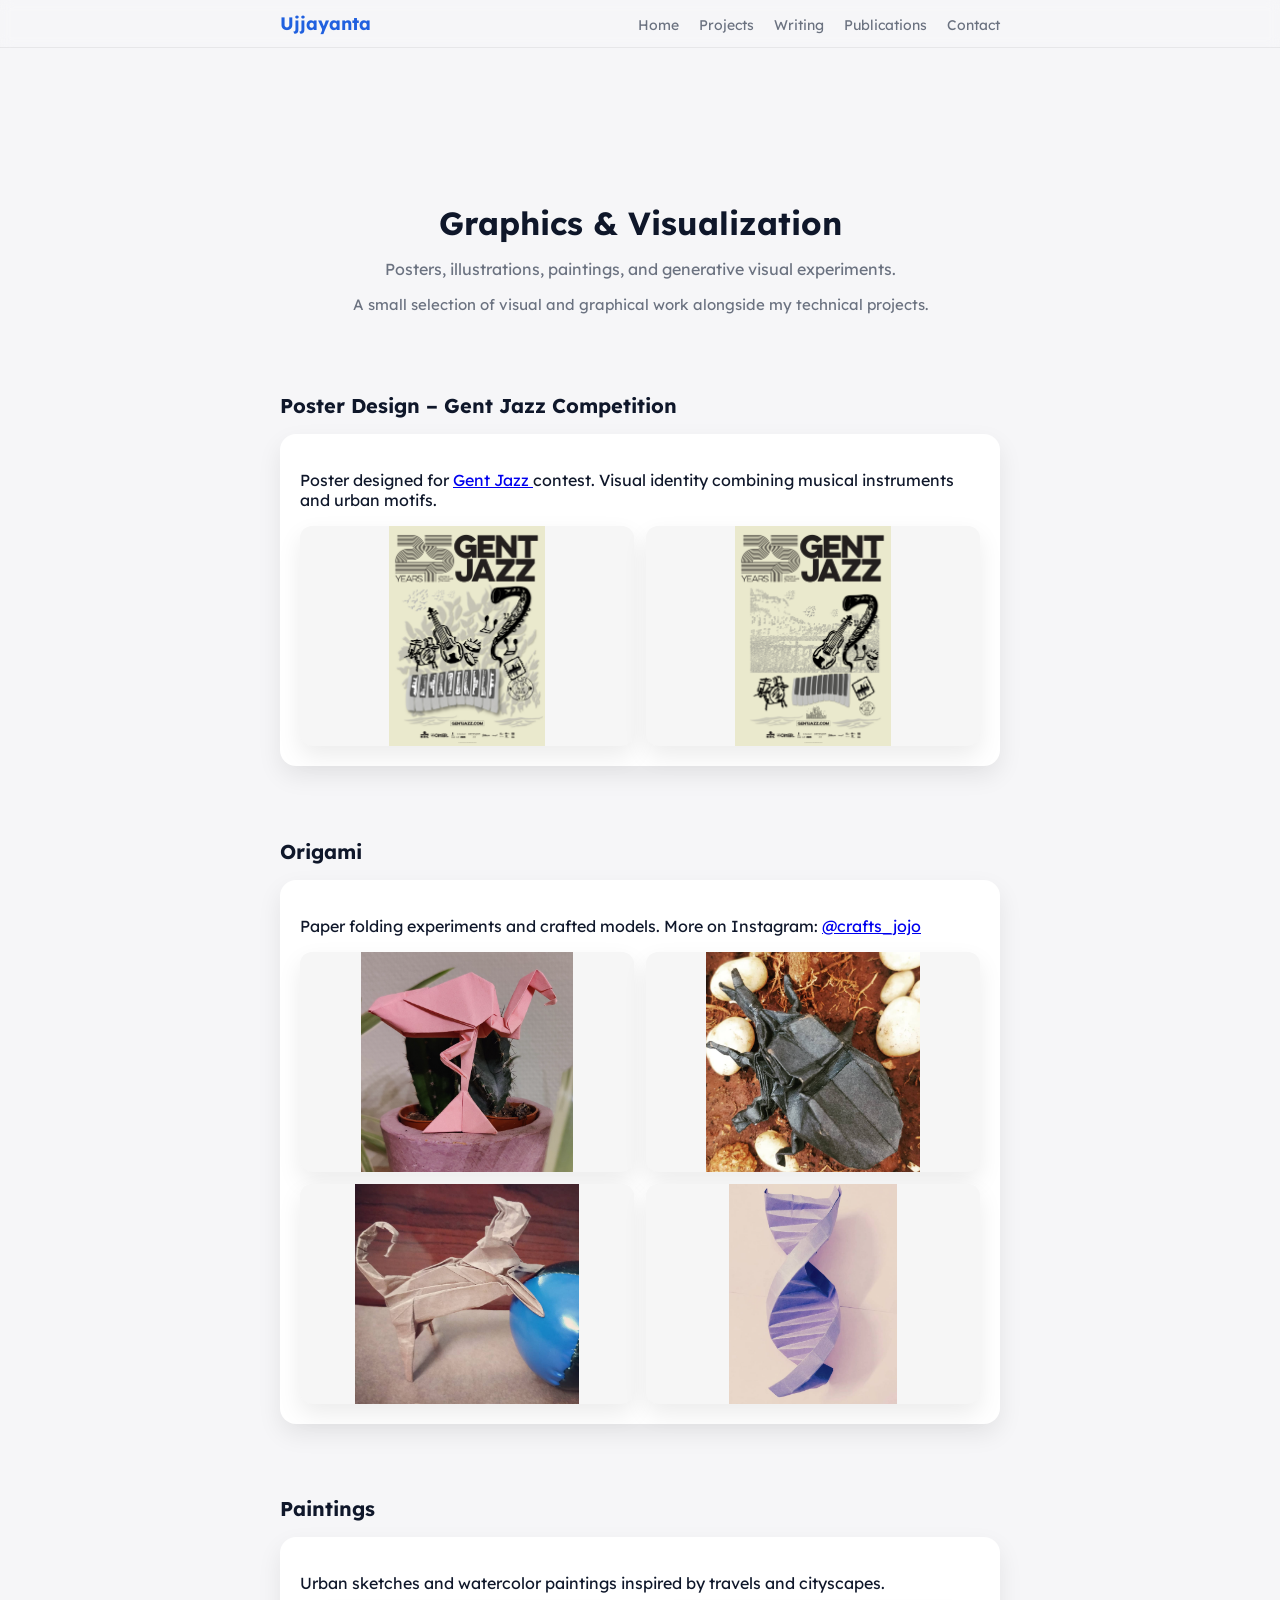
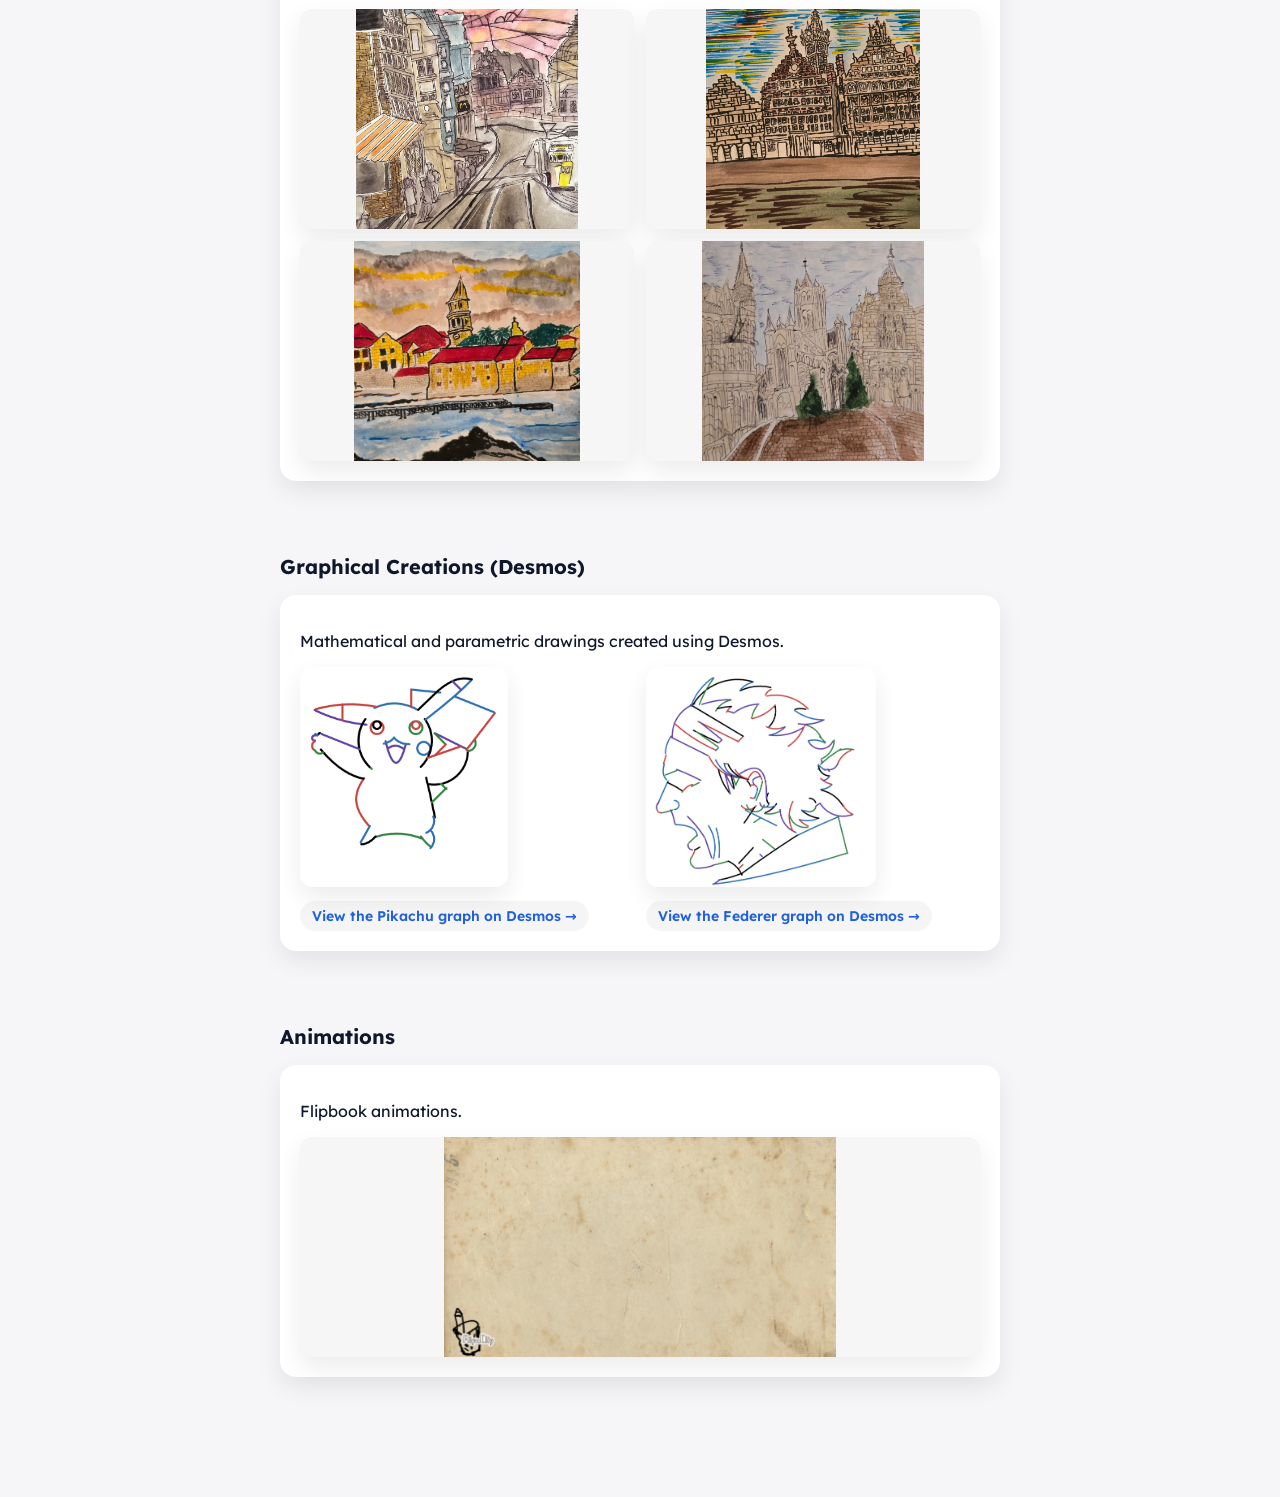
==== graphics.html @ 35a8b397 "Remove old site and deploy new portfolio" ====
<!DOCTYPE html>
<html lang="en">
  <head>
    <meta charset="UTF-8" />
    <meta name="viewport" content="width=device-width, initial-scale=1.0"/>
    <title>Graphics & Visualization – Ujjayanta Bhaumik</title>
    <link rel="stylesheet" href="theme.css" />
    <link rel="stylesheet" href="portfolio.css" />
  </head>
  <body>
    <header class="header">
      <div class="header-inner">
        <div class="brand">Ujjayanta</div>
        <nav class="nav-links">
          <a href="index.html">Home</a>
          <a href="index.html#projects">Projects</a>
          <a href="index.html#writing">Writing</a>
          <a href="publications.html">Publications</a>
          <a href="index.html#contact">Contact</a>
        </nav>
      </div>
    </header>

    <main class="page">
      <section class="hero">
        <h1>Graphics & Visualization</h1>
        <p class="hero-sub">
          Posters, illustrations, paintings, and generative visual experiments.
        </p>
        <p class="hero-desc">
          A small selection of visual and graphical work alongside my technical projects.
        </p>
      </section>

      <!-- Gent Jazz Poster -->
      <section class="section">
        <h2>Poster Design – Gent Jazz Competition</h2>
        <div class="card">
          <p>
  Poster designed for 
  <a href="https://www.gentjazz.com/en/designcontest" target="_blank" rel="noopener">
    Gent Jazz
  </a> contest. 
  Visual identity combining musical instruments and urban motifs.
</p>
          <div class="image-grid">
            <img src="graphics/assets/gent-jazz-1.jpg" alt="Gent Jazz poster design 1" />
            <img src="graphics/assets/gent-jazz-2.jpg" alt="Gent Jazz poster design 2" />
          </div>
        </div>
      </section>

      <!-- Origami -->
      <section class="section">
        <h2>Origami</h2>
        <div class="card">
          <p>
            Paper folding experiments and crafted models.
            More on Instagram:
            <a href="https://www.instagram.com/crafts_jojo" target="_blank">@crafts_jojo</a>
          </p>
          <div class="image-grid">
            <img src="graphics/assets/or1.png" alt="Origami 1" />
            <img src="graphics/assets/or2.png" alt="Origami 2" />
            <img src="graphics/assets/or3.png" alt="Origami 3" />
            <img src="graphics/assets/or4.png" alt="Origami 4" />
          </div>
        </div>
      </section>

      <!-- Paintings -->
      <section class="section">
        <h2>Paintings</h2>
        <div class="card">
          <p>
            Urban sketches and watercolor paintings inspired by travels and cityscapes.
          </p>
          <div class="image-grid">
            <img src="graphics/assets/gent1.png" alt="Painting of Ghent 1" />
            <img src="graphics/assets/gent2.png" alt="Painting of Ghent 2" />
            <img src="graphics/assets/Montenegro.png" alt="Painting of Montenegro" />
            <img src="graphics/assets/gent3.png" alt="Painting of Ghent 3" />
          </div>
        </div>
      </section>

      <!-- Desmos -->
      <section class="section">
  <h2>Graphical Creations (Desmos)</h2>
  <div class="card">
    <p>
      Mathematical and parametric drawings created using Desmos.
    </p>

    <div class="image-grid">
      <div class="desmos-item">
        <a href="https://www.desmos.com/calculator/bb1e8174b9" target="_blank">
          <img src="graphics/assets/desmos1.png" alt="Pikachu Desmos visualization" />
        </a>
        <a class="desmos-link" href="https://www.desmos.com/calculator/bb1e8174b9" target="_blank">
          View the Pikachu graph on Desmos →
        </a>
      </div>

      <div class="desmos-item">
        <a href="https://www.desmos.com/calculator/c45a47e0fb" target="_blank">
          <img src="graphics/assets/desmos2.png" alt="Federer Desmos visualization" />
        </a>
        <a class="desmos-link" href="https://www.desmos.com/calculator/c45a47e0fb" target="_blank">
          View the Federer graph on Desmos →
        </a>
      </div>
    </div>
  </div>
</section>

      <!-- Animations -->
<section class="section">
  <h2>Animations</h2>
  <div class="card">
    <p>
      Flipbook animations.
    </p>
    <div class="image-grid">
      <img src="graphics/assets/flanders.gif" alt="Animation experiment 1" />
      <!-- Add more GIFs or MP4 thumbnails if needed -->
    </div>
  </div>
</section>

    </main>

    <!-- Lightbox -->
    <div id="lightbox" class="lightbox hidden">
      <span class="lightbox-close" id="lightboxClose">&times;</span>
      <img id="lightboxImg" src="" alt="Fullscreen preview" />
    </div>

    <!-- Lightbox Script -->
    <script>
      const lightbox = document.getElementById("lightbox");
      const lightboxImg = document.getElementById("lightboxImg");
      const lightboxClose = document.getElementById("lightboxClose");

      document.querySelectorAll(".image-grid img").forEach(img => {
        img.addEventListener("click", () => {
          lightboxImg.src = img.src;
          lightbox.classList.remove("hidden");
        });
      });

      lightboxClose.addEventListener("click", () => {
        lightbox.classList.add("hidden");
      });

      lightbox.addEventListener("click", (e) => {
        if (e.target === lightbox) {
          lightbox.classList.add("hidden");
        }
      });

      document.addEventListener("keydown", (e) => {
        if (e.key === "Escape") {
          lightbox.classList.add("hidden");
        }
      });
    </script>
  </body>
</html>
---- theme.css ----
@import url("https://fonts.googleapis.com/css2?family=Lexend:wght@300;400;500;700&display=swap");

:root {
  --primary: #2060df;
  --bg-light: #f6f6f8;
  --bg-dark: #111621;

  --card: #ffffff;
  --text-main: #0f172a;
  --text-muted: #6b7280;
  --border-soft: #e5e7eb;

  --radius-lg: 16px;
  --radius-md: 12px;
  --shadow-soft: 0 10px 25px rgba(0, 0, 0, 0.08);
}

html, body, #root {
  height: 100%;
}

body {
  margin: 0;
  font-family: "Lexend", system-ui, -apple-system, BlinkMacSystemFont,
    "Segoe UI", Roboto, sans-serif;
  background: var(--bg-light);
  color: var(--text-main);
}
---- portfolio.css ----
.page {
  min-height: 100vh;
  background: var(--bg-light);
  display: flex;
  flex-direction: column;
  align-items: center;
  padding: 64px 16px;
}

.header {
  background: white;
  border-bottom: 1px solid var(--border-soft);
  position: sticky;
  top: 0;
  z-index: 10;
}

.header-inner {
  max-width: 720px;
  margin: 0 auto;
  padding: 12px 16px;
  display: flex;
  align-items: center;
  justify-content: space-between;
}

.brand {
  font-weight: 700;
  color: var(--primary);
  font-size: 18px;
}

.nav-links a {
  margin-left: 16px;
  font-size: 14px;
  color: var(--text-muted);
  text-decoration: none;
}

.nav-links a:hover {
  color: var(--primary);
}

.hero {
  max-width: 720px;
  margin: 64px auto 48px;
  text-align: center;
}

.hero h1 {
  font-size: 32px;
  margin-bottom: 12px;
}

.hero-sub {
  font-size: 16px;
  color: var(--text-muted);
}

.hero-desc {
  margin-top: 12px;
  font-size: 15px;
  color: var(--text-muted);
}

.section {
  width: 100%;
  max-width: 720px;
  margin-bottom: 56px;
}

.section h2 {
  font-size: 20px;
  margin-bottom: 16px;
}

.project-grid {
  display: grid;
  grid-template-columns: repeat(auto-fit, minmax(220px, 1fr));
  gap: 16px;
}

.project-card {
  background: var(--card);
  border-radius: var(--radius-lg);
  padding: 20px;
  box-shadow: var(--shadow-soft);
  text-decoration: none;
  color: var(--text-main);
  transition: transform 0.15s ease, box-shadow 0.15s ease;
}

.project-card:hover {
  transform: translateY(-4px);
  box-shadow: 0 14px 28px rgba(0, 0, 0, 0.12);
}

.project-card h3 {
  margin-bottom: 6px;
  font-size: 16px;
}

.project-card p {
  font-size: 14px;
  color: var(--text-muted);
  margin-bottom: 8px;
}

.project-card span {
  font-size: 12px;
  color: var(--primary);
  font-weight: 500;
}

.card {
  background: var(--card);
  border-radius: var(--radius-lg);
  padding: 20px;
  box-shadow: var(--shadow-soft);
}

.contact-card a {
  color: var(--primary);
  text-decoration: none;
}

.contact-card a:hover {
  text-decoration: underline;
}

.writing-card {
  padding: 24px;
}

.writing-intro {
  font-size: 14px;
  color: var(--text-muted);
  margin-bottom: 12px;
}

.writing-list {
  list-style: none;
  padding: 0;
  margin: 0;
}

.writing-list li {
  margin-bottom: 10px;
  line-height: 1.6;
}

.writing-list a {
  color: var(--primary);
  text-decoration: none;
  font-weight: 500;
}

.writing-list a:hover {
  text-decoration: underline;
}

.writing-list span {
  color: var(--text-muted);
  font-size: 13px;
}

.more-link a {
  font-weight: 600;
}

.pubs-card {
  padding: 24px;
}

.pub-list {
  list-style: none;
  padding: 0;
  margin: 0;
}

.pub-list li {
  margin-bottom: 14px;
  line-height: 1.5;
}

.pub-title {
  font-weight: 600;
  color: var(--text-main);
}

.pub-meta {
  color: var(--text-muted);
  font-size: 13px;
}

.more-pubs-link {
  display: inline-block;
  margin-top: 12px;
  font-size: 14px;
  font-weight: 600;
  color: var(--primary);
  text-decoration: none;
}

.more-pubs-link:hover {
  text-decoration: underline;
}

.image-grid {
  display: grid;
  grid-template-columns: repeat(auto-fit, minmax(220px, 1fr));
  gap: 12px;
  margin-top: 12px;
}

.image-grid img {
  width: 100%;
  border-radius: var(--radius-md);
  box-shadow: var(--shadow-soft);
  object-fit: cover;
}

/* Uniform image grid */
.image-grid {
  display: grid;
  grid-template-columns: repeat(auto-fit, minmax(220px, 1fr));
  gap: 12px;
  margin-top: 12px;
}

.image-grid img {
  width: 100%;
  height: 220px;
  object-fit: contain;
  background: #f6f6f6;
}

/* Subtle hover zoom for gallery images */
.image-grid img {
  transition: transform 0.2s ease, box-shadow 0.2s ease;
  cursor: zoom-in;
}

.image-grid img:hover {
  transform: scale(1.04);
  box-shadow: 0 12px 24px rgba(0, 0, 0, 0.18);
}

/* Lightbox (fullscreen image viewer) */
.lightbox {
  position: fixed;
  inset: 0;
  background: rgba(0, 0, 0, 0.85);
  display: flex;
  align-items: center;
  justify-content: center;
  z-index: 999;
  opacity: 1;
  transition: opacity 0.2s ease;
}

.lightbox.hidden {
  opacity: 0;
  pointer-events: none;
}

.lightbox img {
  max-width: 92%;
  max-height: 92%;
  border-radius: var(--radius-md);
  box-shadow: 0 20px 50px rgba(0, 0, 0, 0.5);
  background: #fff;
}

.lightbox-close {
  position: absolute;
  top: 16px;
  right: 20px;
  font-size: 32px;
  color: white;
  cursor: pointer;
  user-select: none;
}

.desmos-item {
  display: flex;
  flex-direction: column;
  gap: 10px;
  align-items: flex-start;
}

.desmos-link {
  font-size: 14px;
  font-weight: 600;
  color: var(--primary);
  text-decoration: none;
  padding: 6px 12px;
  border-radius: 999px;
  background: rgba(0,0,0,0.04);
  transition: all 0.2s ease;
}

.desmos-link:hover {
  background: rgba(0,0,0,0.08);
  transform: translateY(-1px);
}

/* Sticky header */
.header {
  position: sticky;
  top: 0;
  z-index: 1000;
  background: var(--bg-main);
  backdrop-filter: blur(6px);
}

/* Optional: add subtle border when scrolling */
.header {
  border-bottom: 1px solid rgba(0, 0, 0, 0.06);
}
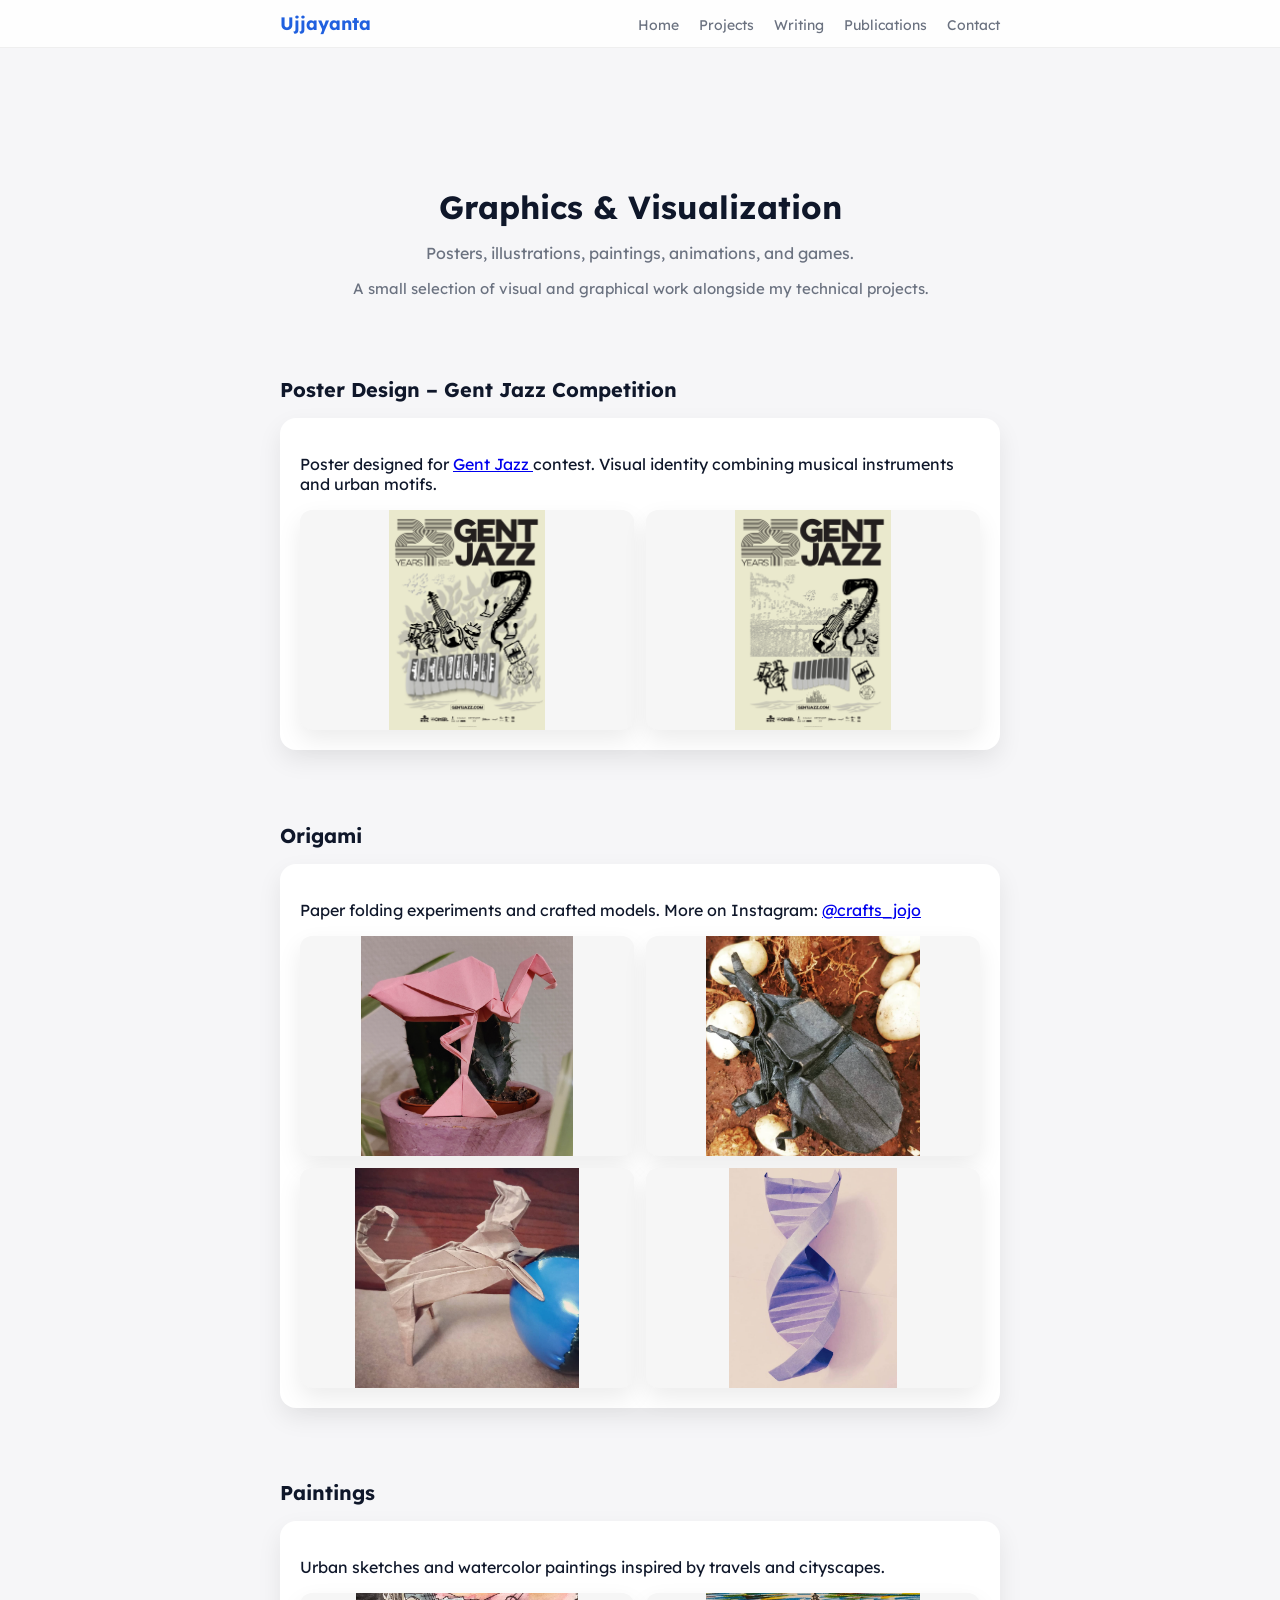
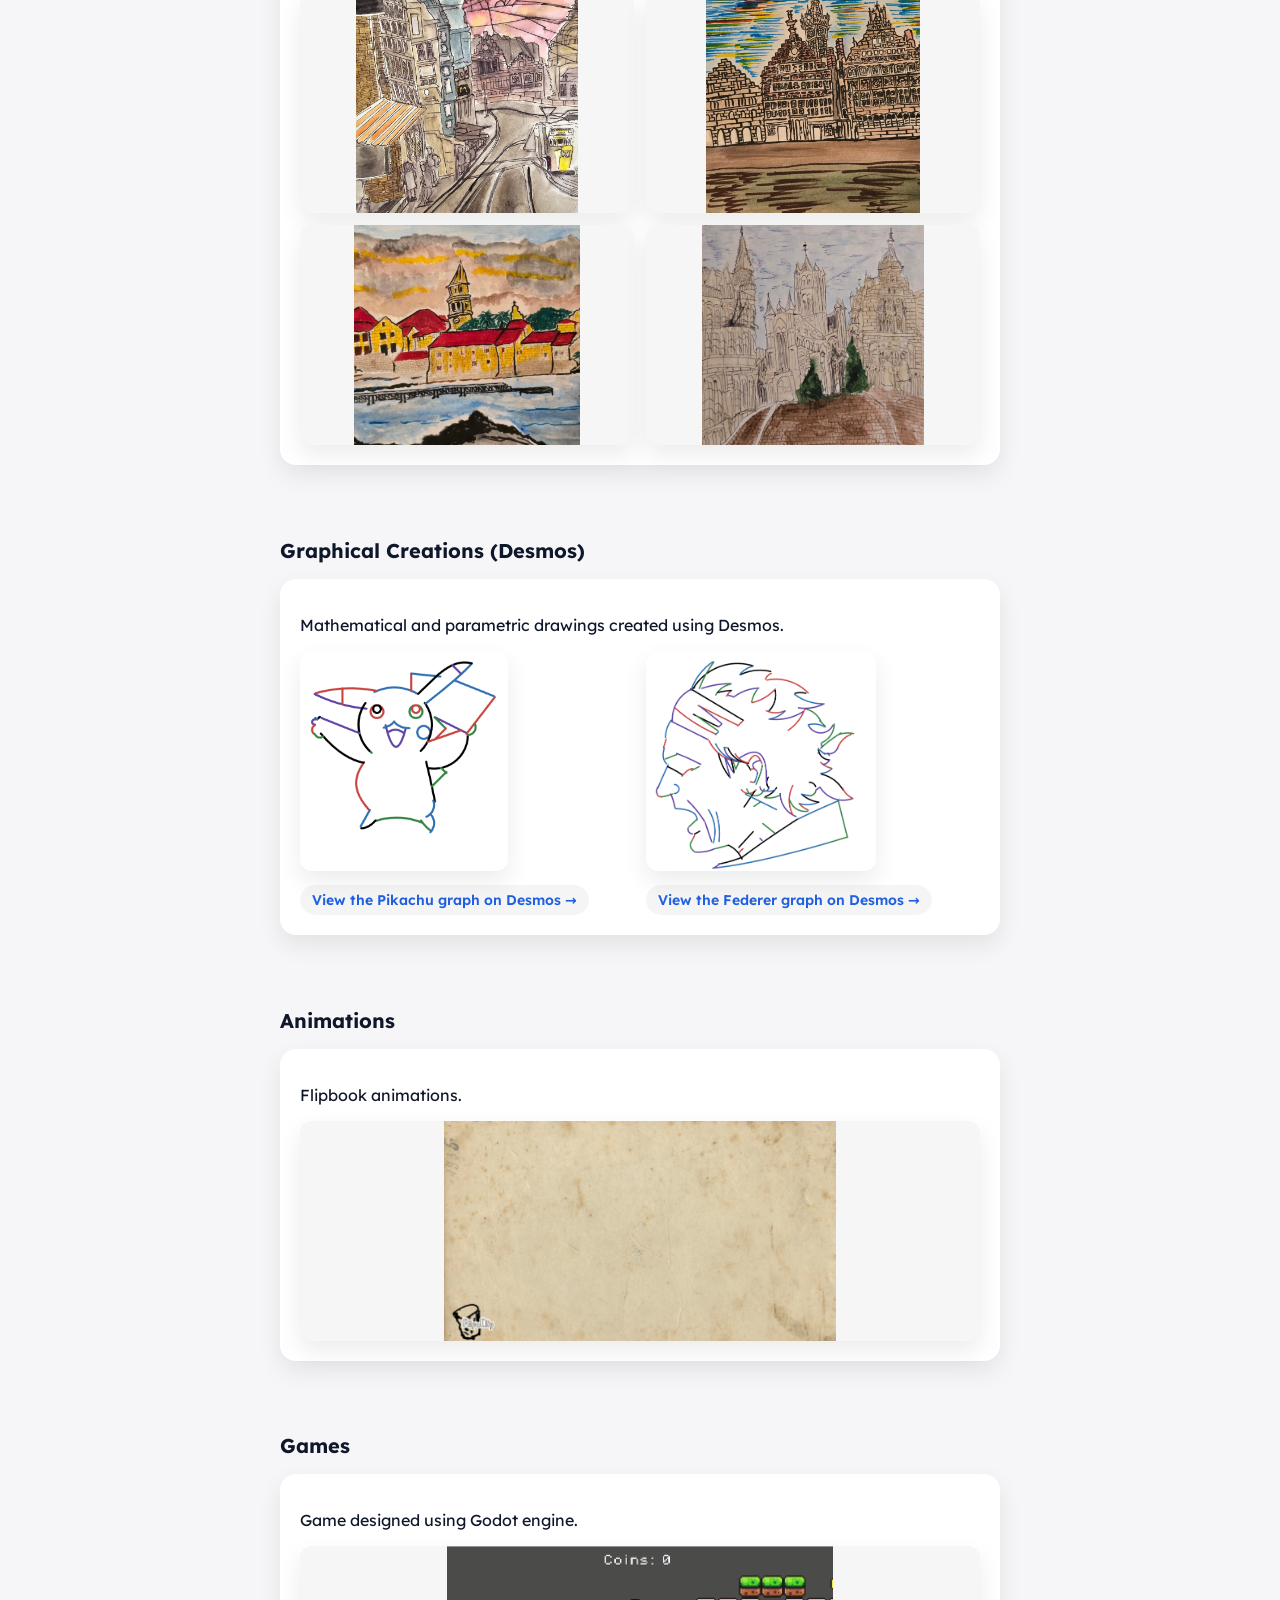
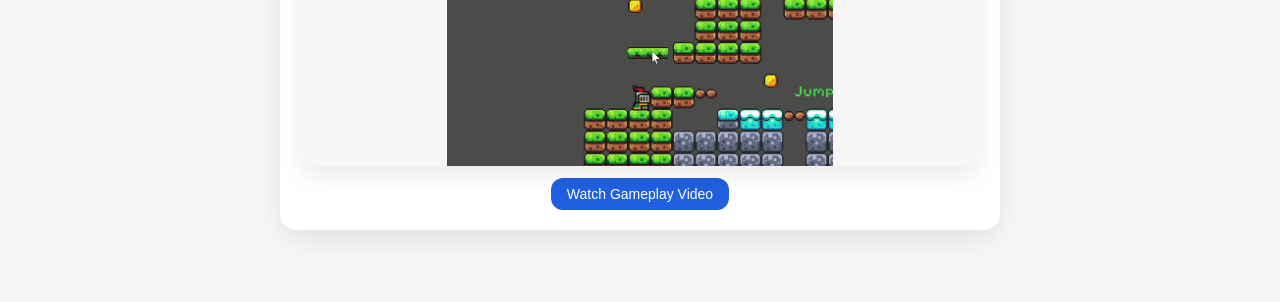
==== commit f879d16f: "Add portfolio website with graphics, projects, and publications sections" ====
--- a/graphics.html
+++ b/graphics.html
@@ -25,7 +25,7 @@
       <section class="hero">
         <h1>Graphics & Visualization</h1>
         <p class="hero-sub">
-          Posters, illustrations, paintings, and generative visual experiments.
+          Posters, illustrations, paintings, animations, and games.
         </p>
         <p class="hero-desc">
           A small selection of visual and graphical work alongside my technical projects.
@@ -128,6 +128,24 @@
   </div>
 </section>
 
+ <!-- Games -->
+ <section class="section">
+   <h2>Games</h2>
+   <div class="card">
+     <p>
+       Game designed using Godot engine.
+     </p>
+     <div class="image-grid">
+       <img id="game-preview" src="graphics/assets/gameGif.gif" alt="Game preview" />
+       <video id="game-video" controls style="display: none;">
+         <source src="graphics/assets/GameRec.mp4" type="video/mp4">
+         Your browser does not support the video tag.
+       </video>
+     </div>
+     <button id="toggle-video" class="video-toggle-btn">Watch Gameplay Video</button>
+   </div>
+ </section>
+
     </main>
 
     <!-- Lightbox -->
@@ -164,6 +182,23 @@
           lightbox.classList.add("hidden");
         }
       });
+
+      // Video toggle functionality
+      const toggleBtn = document.getElementById("toggle-video");
+      const gamePreview = document.getElementById("game-preview");
+      const gameVideo = document.getElementById("game-video");
+
+      toggleBtn.addEventListener("click", () => {
+        if (gamePreview.style.display !== "none") {
+          gamePreview.style.display = "none";
+          gameVideo.style.display = "block";
+          toggleBtn.textContent = "Show GIF Preview";
+        } else {
+          gameVideo.style.display = "none";
+          gamePreview.style.display = "block";
+          toggleBtn.textContent = "Watch Gameplay Video";
+        }
+      });
     </script>
   </body>
 </html>
--- a/theme.css
+++ b/theme.css
@@ -26,3 +26,5 @@
   background: var(--bg-light);
   color: var(--text-main);
 }
+
+
--- a/portfolio.css
+++ b/portfolio.css
@@ -1,18 +1,22 @@
+/* ===== Base layout ===== */
 .page {
   min-height: 100vh;
   background: var(--bg-light);
   display: flex;
   flex-direction: column;
   align-items: center;
-  padding: 64px 16px;
+  padding: 96px 16px 16px; /* top padding to account for fixed header */
 }
 
 .header {
-  background: white;
-  border-bottom: 1px solid var(--border-soft);
-  position: sticky;
+  position: fixed;
   top: 0;
-  z-index: 10;
+  left: 0;
+  right: 0;
+  z-index: 99999;
+  background: rgba(255, 255, 255, 0.85);  /* translucent */
+  backdrop-filter: blur(6px);
+  border-bottom: 1px solid rgba(0, 0, 0, 0.06);
 }
 
 .header-inner {
@@ -41,6 +45,7 @@
   color: var(--primary);
 }
 
+/* ===== Hero ===== */
 .hero {
   max-width: 720px;
   margin: 64px auto 48px;
@@ -63,6 +68,7 @@
   color: var(--text-muted);
 }
 
+/* ===== Sections ===== */
 .section {
   width: 100%;
   max-width: 720px;
@@ -74,6 +80,15 @@
   margin-bottom: 16px;
 }
 
+/* ===== Cards ===== */
+.card {
+  background: var(--card);
+  border-radius: var(--radius-lg);
+  padding: 20px;
+  box-shadow: var(--shadow-soft);
+}
+
+/* ===== Project grid ===== */
 .project-grid {
   display: grid;
   grid-template-columns: repeat(auto-fit, minmax(220px, 1fr));
@@ -112,22 +127,7 @@
   font-weight: 500;
 }
 
-.card {
-  background: var(--card);
-  border-radius: var(--radius-lg);
-  padding: 20px;
-  box-shadow: var(--shadow-soft);
-}
-
-.contact-card a {
-  color: var(--primary);
-  text-decoration: none;
-}
-
-.contact-card a:hover {
-  text-decoration: underline;
-}
-
+/* ===== Writing ===== */
 .writing-card {
   padding: 24px;
 }
@@ -164,10 +164,7 @@
   font-size: 13px;
 }
 
-.more-link a {
-  font-weight: 600;
-}
-
+/* ===== Publications ===== */
 .pubs-card {
   padding: 24px;
 }
@@ -193,6 +190,20 @@
   font-size: 13px;
 }
 
+/* ===== Skills ===== */
+.skills-list {
+  list-style: none;
+  padding: 0;
+  margin: 0;
+  display: grid;
+  gap: 12px;
+}
+
+.skills-list li {
+  line-height: 1.5;
+}
+
+/* ===== Links ===== */
 .more-pubs-link {
   display: inline-block;
   margin-top: 12px;
@@ -206,6 +217,16 @@
   text-decoration: underline;
 }
 
+.contact-card a {
+  color: var(--primary);
+  text-decoration: none;
+}
+
+.contact-card a:hover {
+  text-decoration: underline;
+}
+
+/* ===== Image grids ===== */
 .image-grid {
   display: grid;
   grid-template-columns: repeat(auto-fit, minmax(220px, 1fr));
@@ -215,30 +236,23 @@
 
 .image-grid img {
   width: 100%;
+  height: 220px;
+  object-fit: contain;
+  background: #f6f6f6;
   border-radius: var(--radius-md);
   box-shadow: var(--shadow-soft);
-  object-fit: cover;
-}
-
-/* Uniform image grid */
-.image-grid {
-  display: grid;
-  grid-template-columns: repeat(auto-fit, minmax(220px, 1fr));
-  gap: 12px;
-  margin-top: 12px;
-}
-
-.image-grid img {
+  transition: transform 0.2s ease, box-shadow 0.2s ease;
+  cursor: zoom-in;
+}
+
+.image-grid video {
   width: 100%;
   height: 220px;
   object-fit: contain;
   background: #f6f6f6;
-}
-
-/* Subtle hover zoom for gallery images */
-.image-grid img {
+  border-radius: var(--radius-md);
+  box-shadow: var(--shadow-soft);
   transition: transform 0.2s ease, box-shadow 0.2s ease;
-  cursor: zoom-in;
 }
 
 .image-grid img:hover {
@@ -246,7 +260,49 @@
   box-shadow: 0 12px 24px rgba(0, 0, 0, 0.18);
 }
 
-/* Lightbox (fullscreen image viewer) */
+/* ===== Video toggle button ===== */
+.video-toggle-btn {
+  display: block;
+  margin: 12px auto 0;
+  padding: 8px 16px;
+  background: var(--primary);
+  color: white;
+  border: none;
+  border-radius: var(--radius-md);
+  font-size: 14px;
+  cursor: pointer;
+  transition: background-color 0.2s ease;
+}
+
+.video-toggle-btn:hover {
+  background: var(--primary-dark, #0056b3);
+}
+
+/* ===== Desmos ===== */
+.desmos-item {
+  display: flex;
+  flex-direction: column;
+  gap: 10px;
+  align-items: flex-start;
+}
+
+.desmos-link {
+  font-size: 14px;
+  font-weight: 600;
+  color: var(--primary);
+  text-decoration: none;
+  padding: 6px 12px;
+  border-radius: 999px;
+  background: rgba(0, 0, 0, 0.04);
+  transition: all 0.2s ease;
+}
+
+.desmos-link:hover {
+  background: rgba(0, 0, 0, 0.08);
+  transform: translateY(-1px);
+}
+
+/* ===== Lightbox ===== */
 .lightbox {
   position: fixed;
   inset: 0;
@@ -254,7 +310,7 @@
   display: flex;
   align-items: center;
   justify-content: center;
-  z-index: 999;
+  z-index: 100000;
   opacity: 1;
   transition: opacity 0.2s ease;
 }
@@ -280,42 +336,4 @@
   color: white;
   cursor: pointer;
   user-select: none;
-}
-
-.desmos-item {
-  display: flex;
-  flex-direction: column;
-  gap: 10px;
-  align-items: flex-start;
-}
-
-.desmos-link {
-  font-size: 14px;
-  font-weight: 600;
-  color: var(--primary);
-  text-decoration: none;
-  padding: 6px 12px;
-  border-radius: 999px;
-  background: rgba(0,0,0,0.04);
-  transition: all 0.2s ease;
-}
-
-.desmos-link:hover {
-  background: rgba(0,0,0,0.08);
-  transform: translateY(-1px);
-}
-
-/* Sticky header */
-.header {
-  position: sticky;
-  top: 0;
-  z-index: 1000;
-  background: var(--bg-main);
-  backdrop-filter: blur(6px);
-}
-
-/* Optional: add subtle border when scrolling */
-.header {
-  border-bottom: 1px solid rgba(0, 0, 0, 0.06);
-}
-
+}
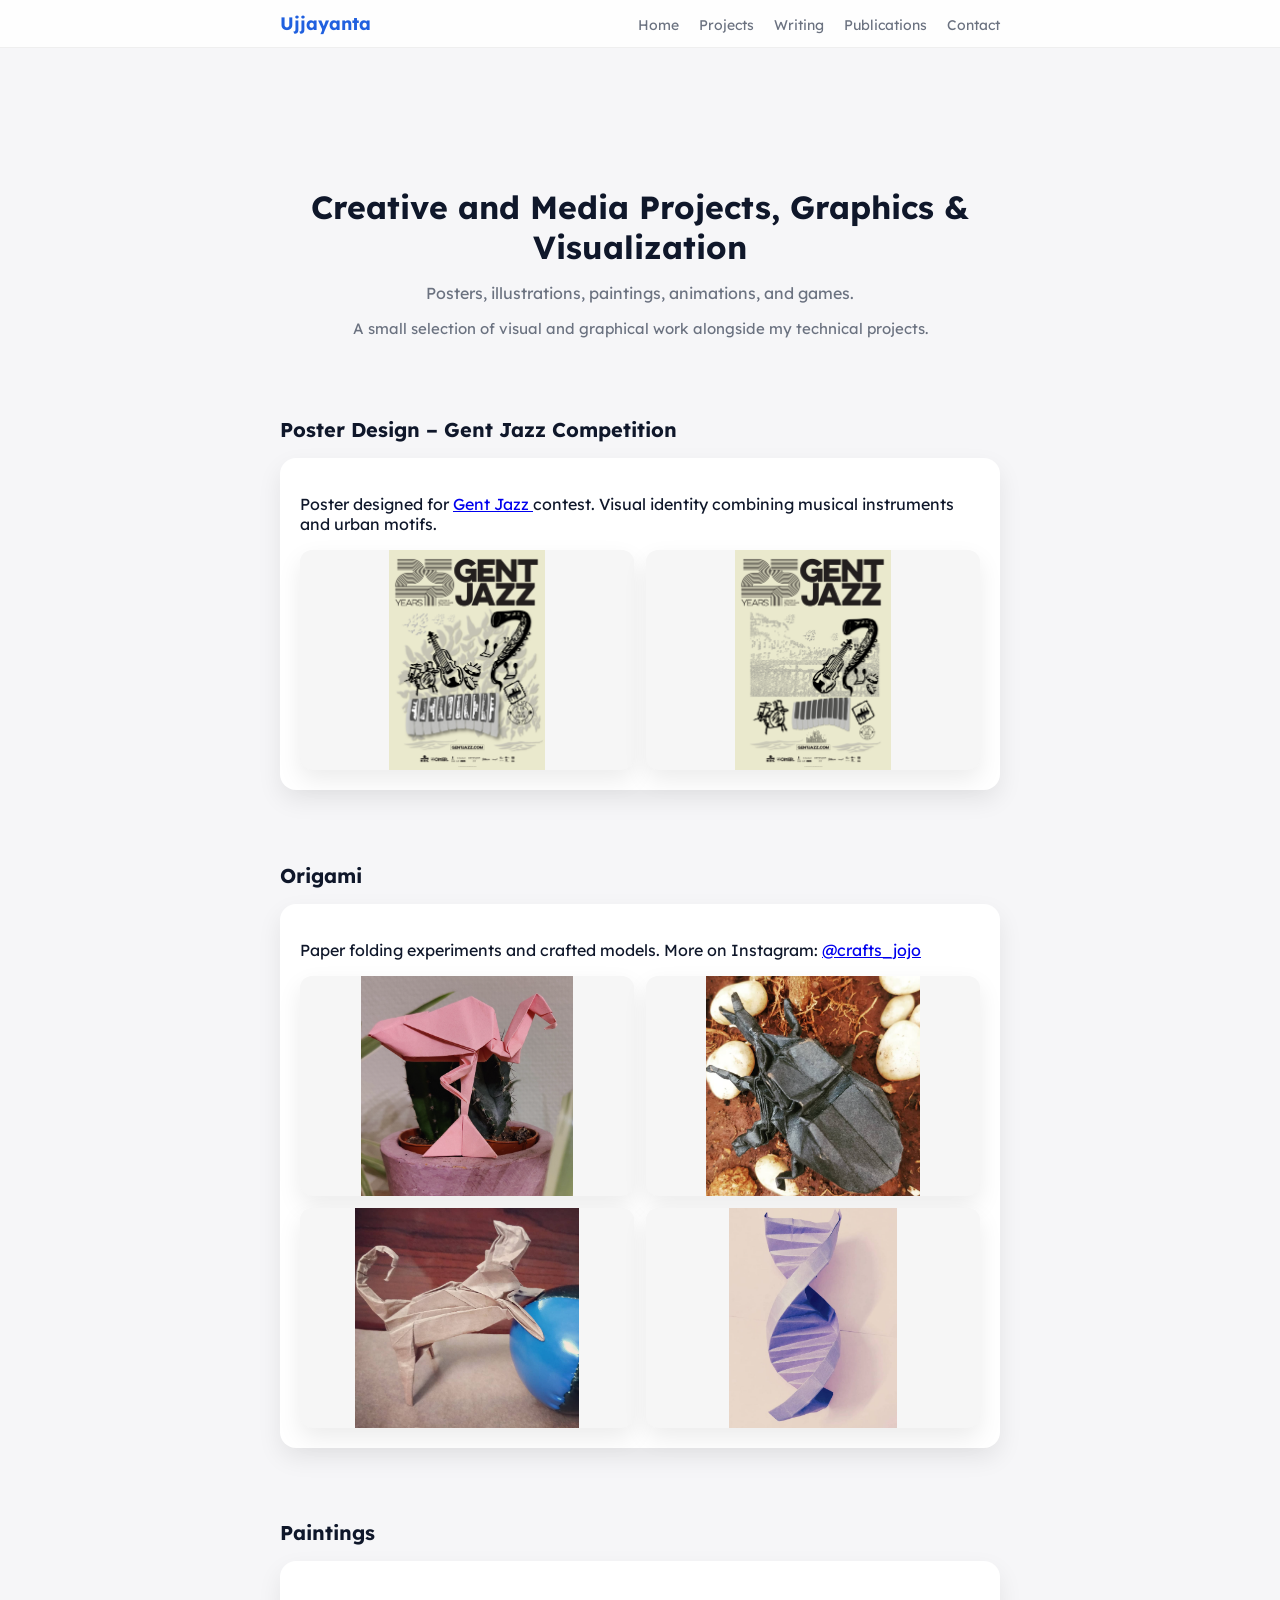
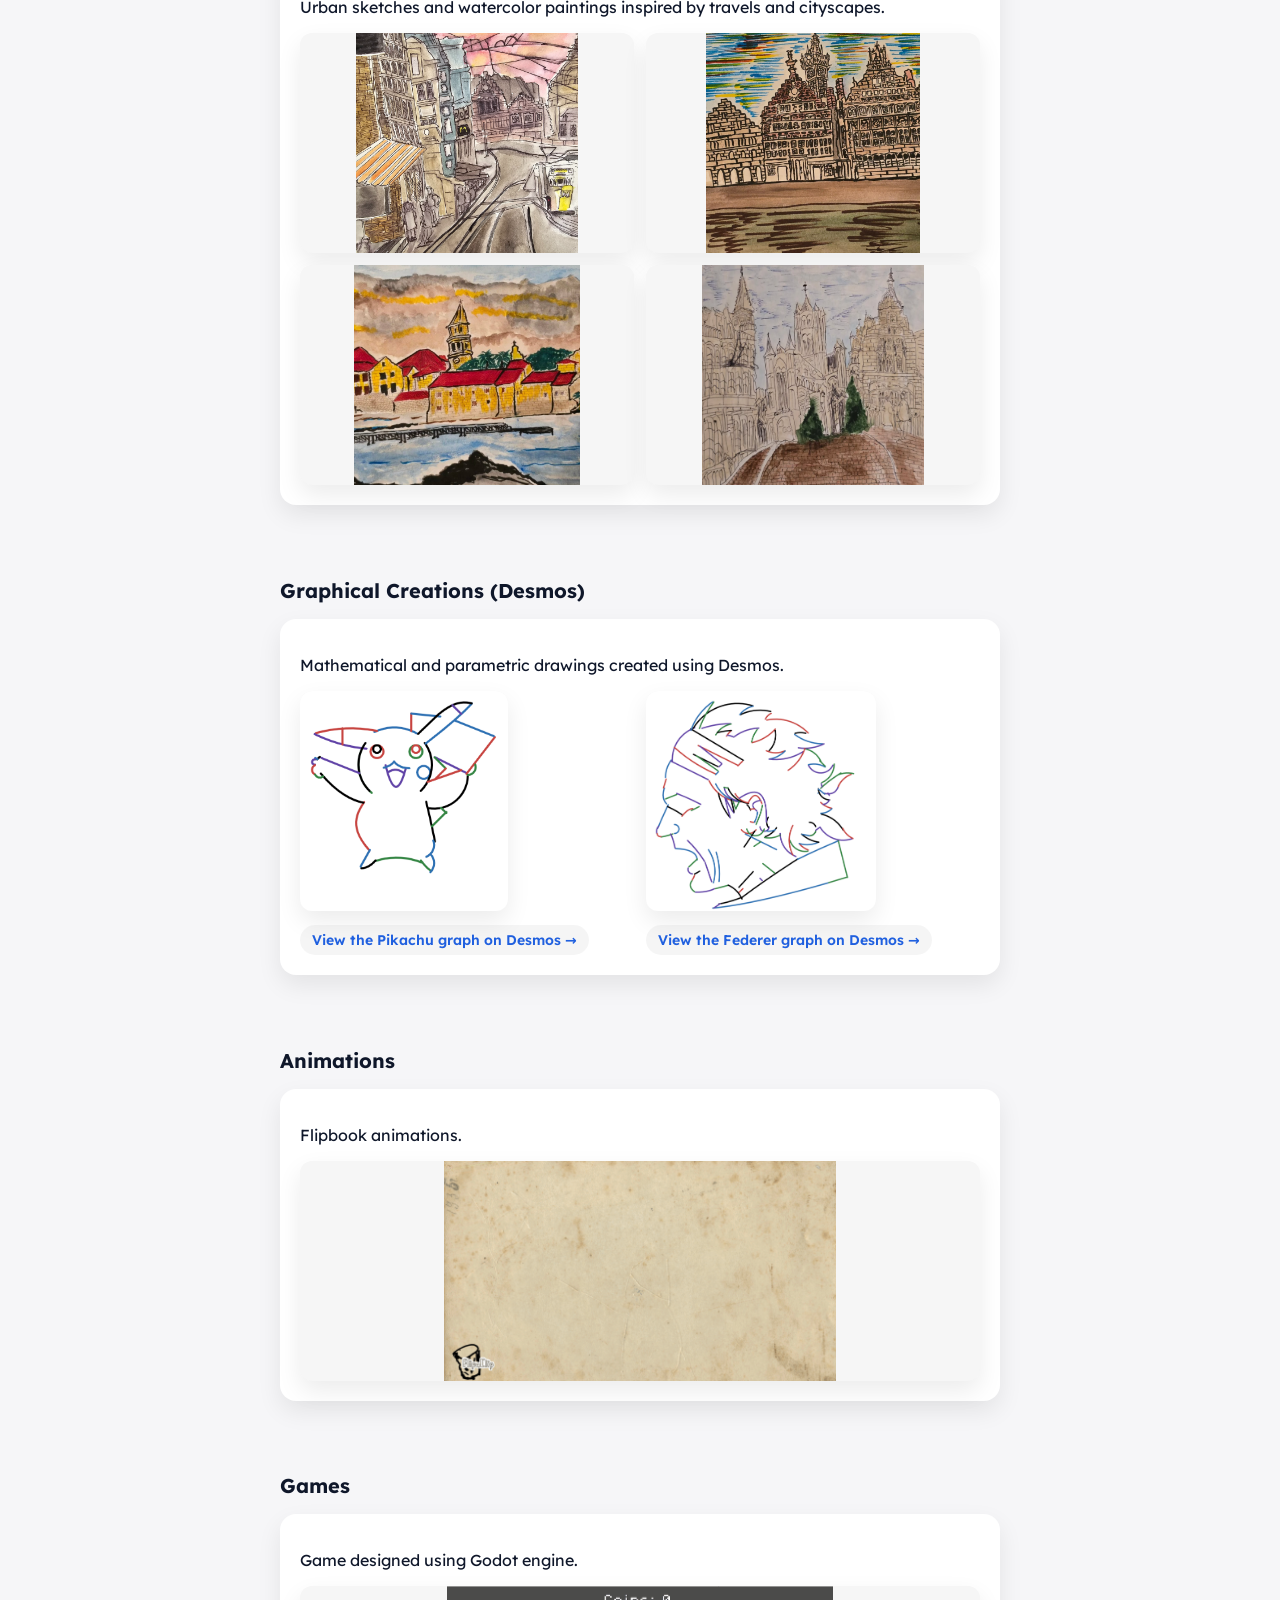
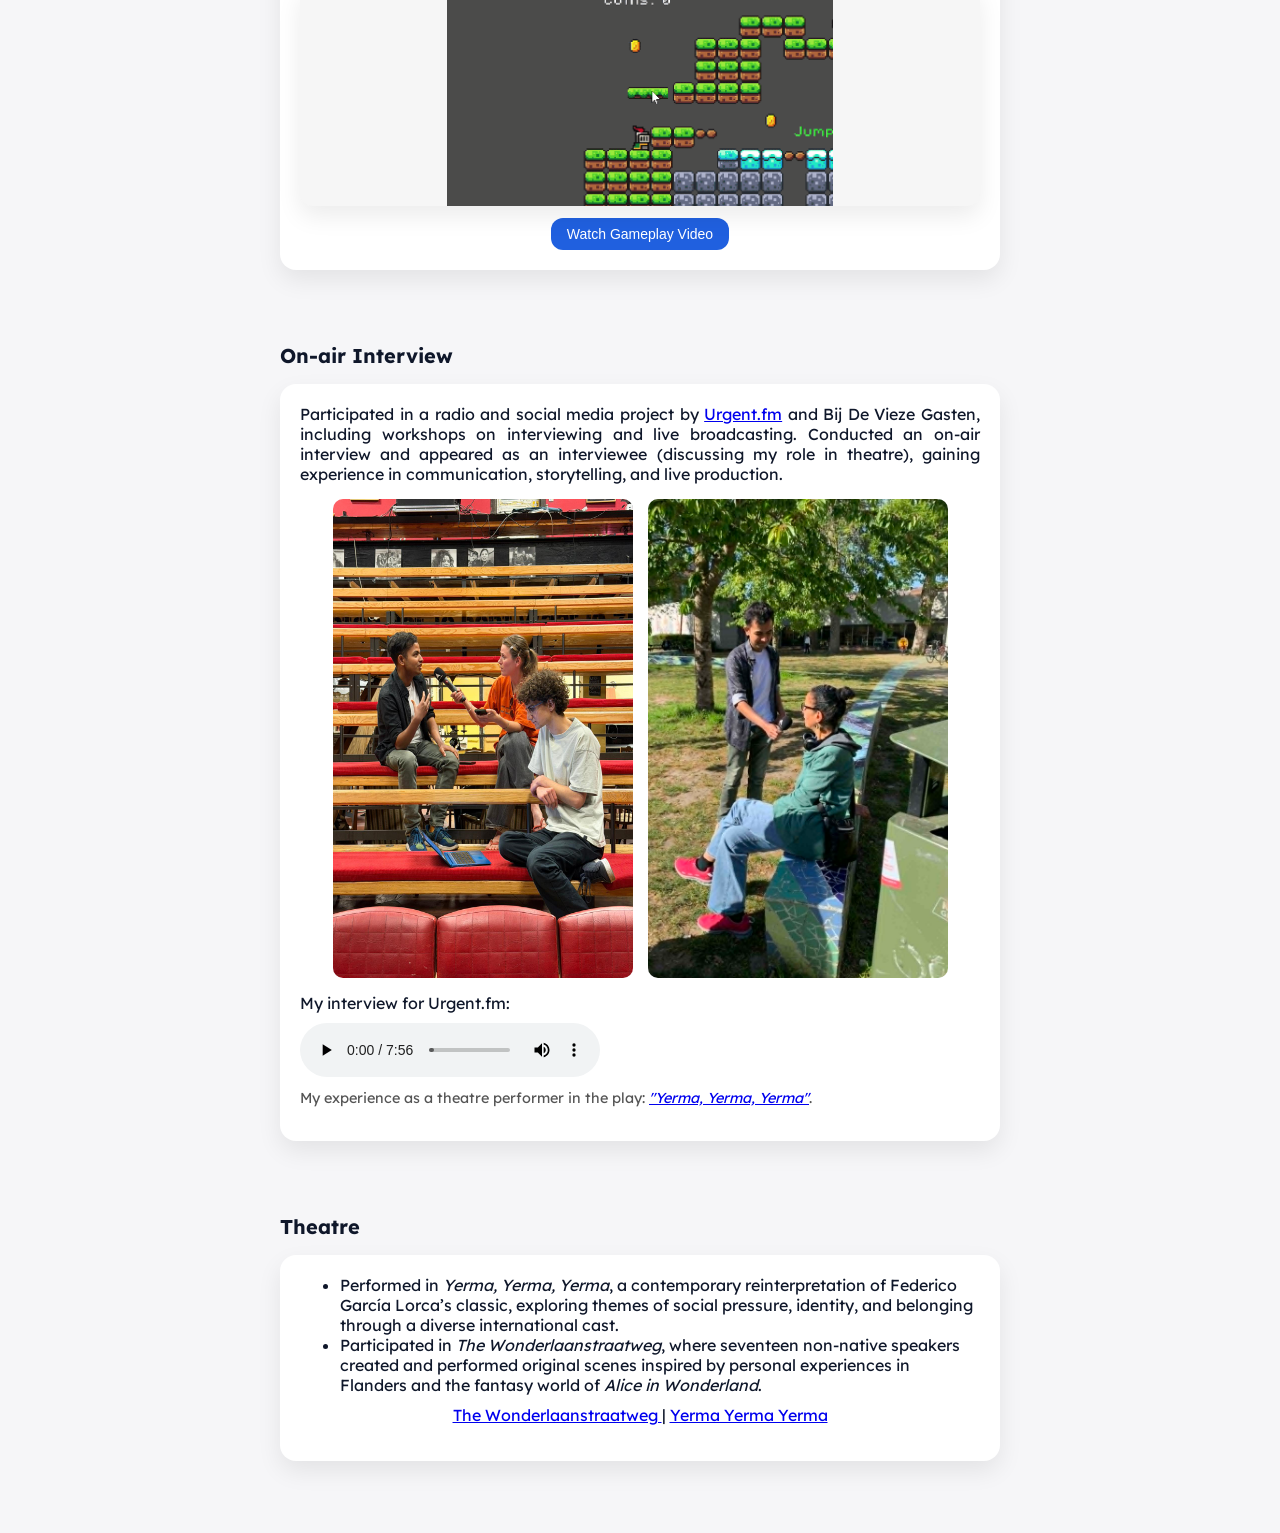
==== commit 056f46cb: "Updated portfolio" ====
--- a/graphics.html
+++ b/graphics.html
@@ -3,7 +3,7 @@
   <head>
     <meta charset="UTF-8" />
     <meta name="viewport" content="width=device-width, initial-scale=1.0"/>
-    <title>Graphics & Visualization – Ujjayanta Bhaumik</title>
+    <title>Creative and Media Projects, Graphics & Visualization – Ujjayanta Bhaumik</title>
     <link rel="stylesheet" href="theme.css" />
     <link rel="stylesheet" href="portfolio.css" />
   </head>
@@ -23,7 +23,7 @@
 
     <main class="page">
       <section class="hero">
-        <h1>Graphics & Visualization</h1>
+        <h1>Creative and Media Projects, Graphics & Visualization</h1>
         <p class="hero-sub">
           Posters, illustrations, paintings, animations, and games.
         </p>
@@ -146,6 +146,74 @@
    </div>
  </section>
 
+<!-- On-air Interview -->    
+<section class="section">       
+  <h2>On-air Interview</h2>
+
+  <div class="card" style="text-align: justified;">
+    
+    <p class="justify-text">
+    Participated in a radio and social media project by 
+    <a href="https://urgent.fm/nieuws/klanken-van-bij-de-vieze-gasten-on-air-op-1-mei" target="_blank">Urgent.fm</a> 
+    and Bij De Vieze Gasten, including workshops on interviewing and live broadcasting. 
+    Conducted an on-air interview and appeared as an interviewee (discussing my role in theatre), 
+    gaining experience in communication, storytelling, and live production.
+  </p>
+
+    <!-- Images -->
+    <div style="display: flex; justify-content: center; gap: 15px; flex-wrap: wrap; margin: 15px 0;">
+      <img src="graphics/assets/interview.jpg" alt="Radio interview" style="max-width: 300px; border-radius: 10px;">
+      <img src="graphics/assets/interview2.jfif" alt="Radio interview 2" style="max-width: 300px; border-radius: 10px;">
+    </div>
+
+    <!-- Audio -->
+     <p class="justify-text">
+    My interview for Urgent.fm:</p> 
+    <audio controls style="margin-top: 10px;">
+      <source src="graphics/assets/Urgent.mp3" type="audio/mpeg">
+      Your browser does not support the audio element.
+    </audio>
+
+    <!-- Caption -->
+    <p style="font-size: 0.9em; margin-top: 8px; color: #555;">
+      My experience as a theatre performer in the play: <i><a href="https://www.uitinvlaanderen.be/agenda/e/yerma-yerma-yerma-cvo/a7c68aa1-4f0f-4cc6-9ddc-c2d03c4838f7" target="_blank">"Yerma, Yerma, Yerma"</a></i>.
+    </p>
+
+  </div>  
+</section>
+
+<section class="section">
+  <h2>Theatre</h2>
+
+  <div class="card" style="text-align: center;">
+    <ul class="justify-text" style="text-align: left; max-width: 800px; margin: 0 auto;">
+      
+      <li>
+        Performed in <i>Yerma, Yerma, Yerma</i>, a contemporary reinterpretation of 
+        Federico García Lorca’s classic, exploring themes of social pressure, identity, 
+        and belonging through a diverse international cast.
+      </li>
+
+      <li>
+        Participated in <i>The Wonderlaanstraatweg</i>, where seventeen non-native speakers 
+        created and performed original scenes inspired by personal experiences in Flanders 
+        and the fantasy world of <i>Alice in Wonderland</i>.
+      </li>
+
+    </ul>
+
+    <p style="margin-top: 10px;">
+      <a href="https://www.deviezegasten.org/nl/archief-programmatie/cvogent-de-wonderlaanstraatweg/709/2025-05-09" target="_blank">
+        The Wonderlaanstraatweg
+      </a> | 
+      <a href="https://www.uitinvlaanderen.be/agenda/e/yerma-yerma-yerma-cvo/a7c68aa1-4f0f-4cc6-9ddc-c2d03c4838f7" target="_blank">
+        Yerma Yerma Yerma
+      </a>
+    </p>
+  </div>
+</section>
+
+
     </main>
 
     <!-- Lightbox -->
--- a/portfolio.css
+++ b/portfolio.css
@@ -233,6 +233,13 @@
   gap: 12px;
   margin-top: 12px;
 }
+
+.justify-text {
+  text-align: justify;
+  max-width: 800px;
+  margin: 0 auto;
+}
+
 
 .image-grid img {
   width: 100%;
